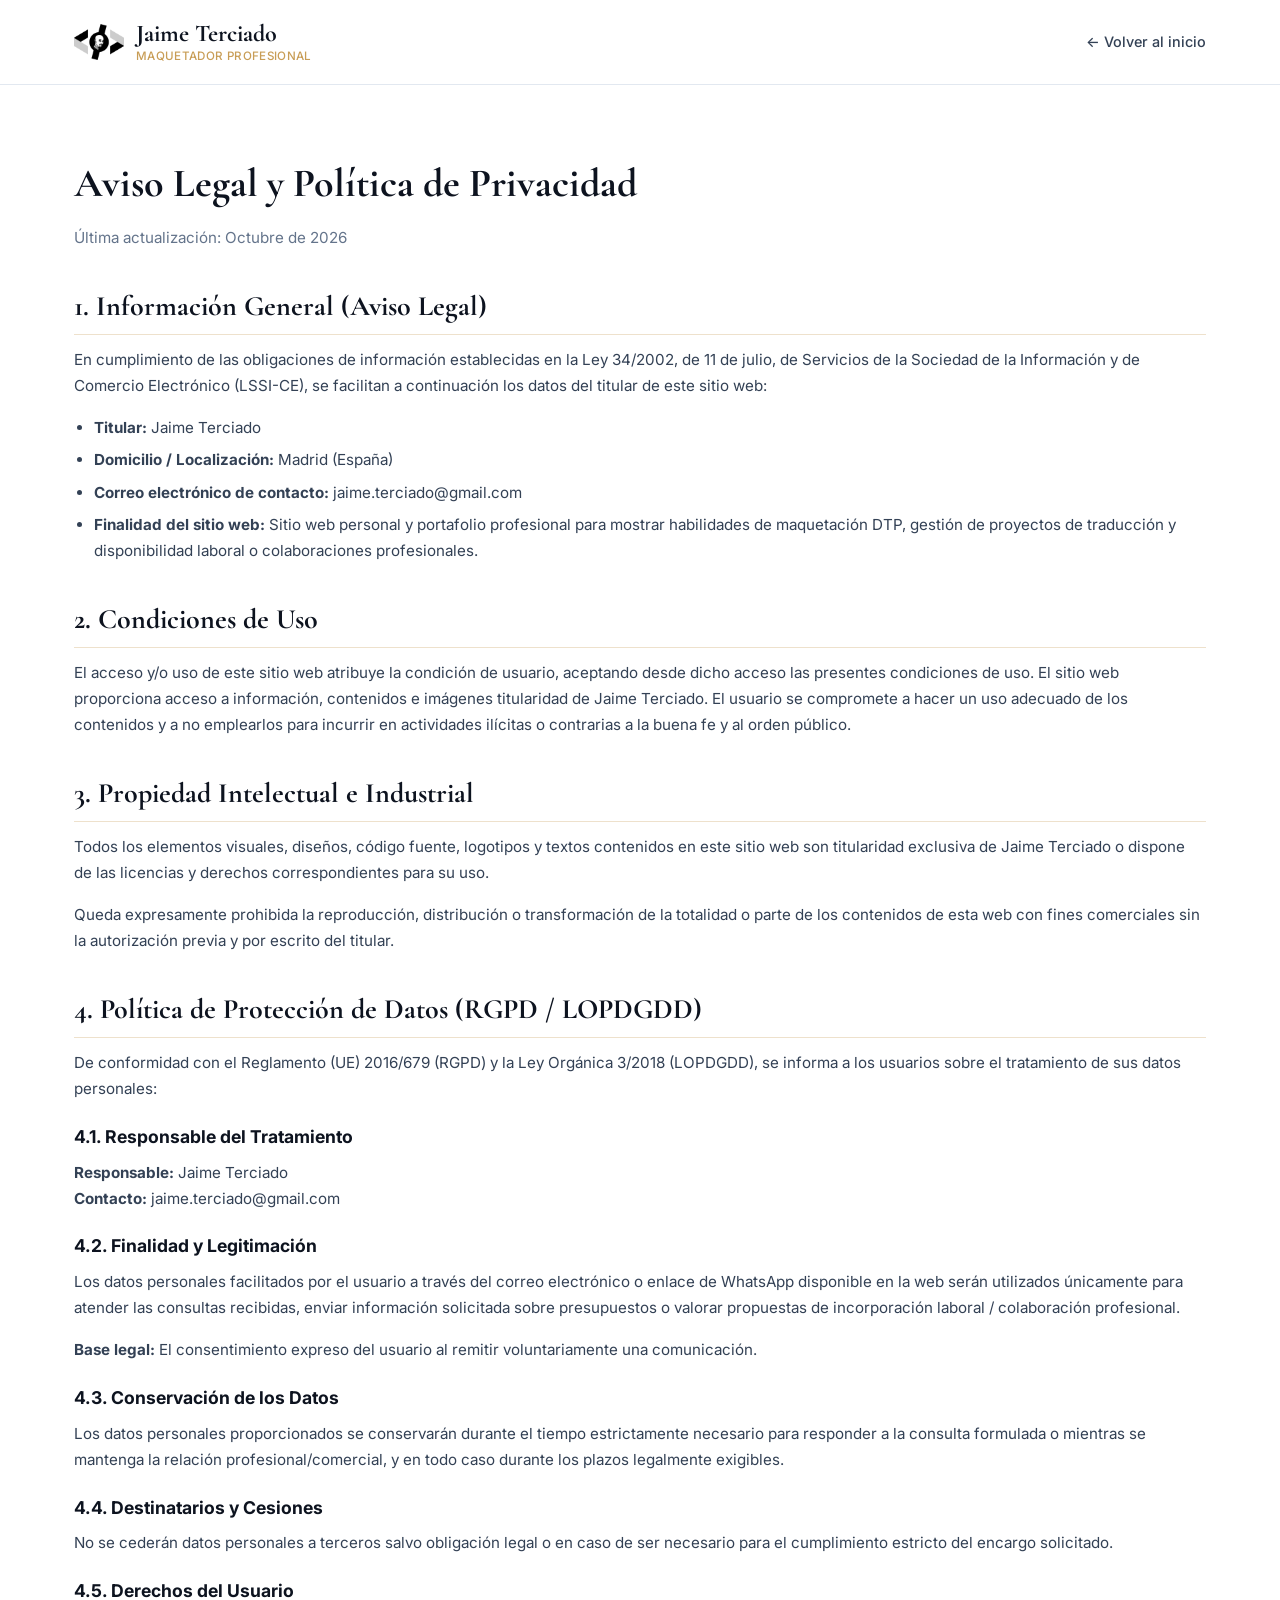
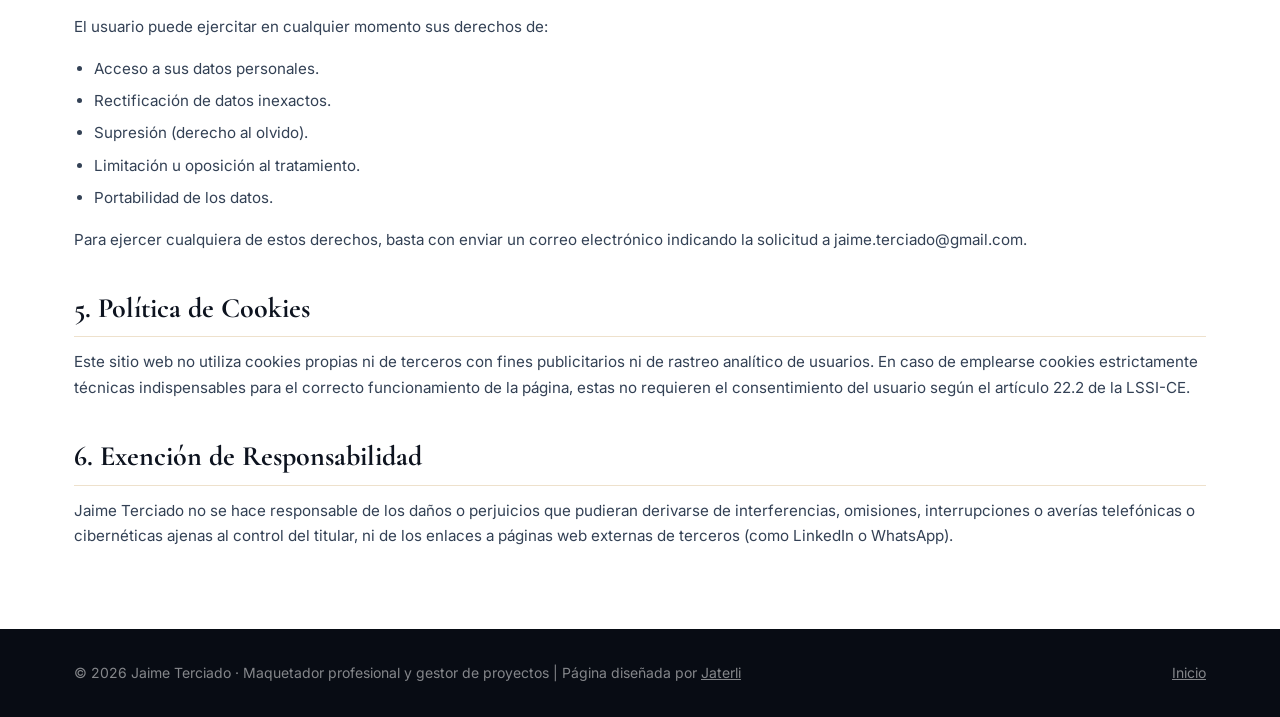
==== aviso-legal.html @ fcdaf976 "Commit 1" ====
<!DOCTYPE html>
<html lang="es">
<head>
    <meta charset="UTF-8" />
    <meta name="viewport" content="width=device-width, initial-scale=1.0" />
    <title>Aviso Legal y Política de Privacidad · Jaime Terciado</title>
    <!-- Estilos principales -->
    <link rel="stylesheet" href="styles.css" />
    <!-- Fuentes de Google: Cormorant Garamond + Inter -->
    <link rel="preconnect" href="https://fonts.googleapis.com" />
    <link rel="preconnect" href="https://fonts.gstatic.com" crossorigin />
    <link href="https://fonts.googleapis.com/css2?family=Cormorant+Garamond:ital,wght@0,500;0,600;0,700;1,400&family=Inter:wght@300;400;500;600;700&display=swap" rel="stylesheet" />
    <style>
        .legal-page { padding: 4rem 0; color: #334155; line-height: 1.7; }
        .legal-page h1 { font-family: 'Cormorant Garamond', serif; font-size: 2.5rem; color: #0d131f; margin-bottom: 0.5rem; }
        .legal-page h2 { font-family: 'Cormorant Garamond', serif; font-size: 1.75rem; color: #0d131f; margin-top: 2rem; margin-bottom: 0.75rem; border-bottom: 1px solid rgba(200, 157, 86, 0.3); padding-bottom: 0.25rem; }
        .legal-page h3 { font-size: 1.1rem; color: #0d131f; margin-top: 1.25rem; margin-bottom: 0.5rem; }
        .legal-page p, .legal-page ul { margin-bottom: 1rem; font-size: 0.95rem; }
        .legal-page ul { padding-left: 1.25rem; }
        .legal-page li { margin-bottom: 0.4rem; }
        .legal-date { font-size: 0.85rem; color: #64748b; margin-bottom: 2rem; }
    </style>
</head>
<body>

    <header class="header">
        <div class="container header__inner">
            <a href="index.html" class="header__logo">
                <span class="header__logo-icon">
                    <img src="img/logo-jtl.png" alt="Logo de Jaime Terciado">
                </span>
                <div class="header__logo-text-group">
                    <span class="header__logo-text">Jaime Terciado</span>
                    <span class="header__logo-subtitle">Maquetador profesional</span>
                </div>
            </a>
            <nav class="header__nav">
                <a href="index.html">← Volver al inicio</a>
            </nav>
        </div>
    </header>

    <main class="legal-page">
        <div class="container">
            <h1>Aviso Legal y Política de Privacidad</h1>
            <p class="legal-date">Última actualización: Octubre de 2026</p>

            <h2>1. Información General (Aviso Legal)</h2>
            <p>
                En cumplimiento de las obligaciones de información establecidas en la Ley 34/2002, de 11 de julio, de Servicios de la Sociedad de la Información y de Comercio Electrónico (LSSI-CE), se facilitan a continuación los datos del titular de este sitio web:
            </p>
            <ul>
                <li><strong>Titular:</strong> Jaime Terciado</li>
                <li><strong>Domicilio / Localización:</strong> Madrid (España)</li>
                <li><strong>Correo electrónico de contacto:</strong> <a href="mailto:jaime.terciado@gmail.com">jaime.terciado@gmail.com</a></li>
                <li><strong>Finalidad del sitio web:</strong> Sitio web personal y portafolio profesional para mostrar habilidades de maquetación DTP, gestión de proyectos de traducción y disponibilidad laboral o colaboraciones profesionales.</li>
            </ul>

            <h2>2. Condiciones de Uso</h2>
            <p>
                El acceso y/o uso de este sitio web atribuye la condición de usuario, aceptando desde dicho acceso las presentes condiciones de uso. El sitio web proporciona acceso a información, contenidos e imágenes titularidad de Jaime Terciado. El usuario se compromete a hacer un uso adecuado de los contenidos y a no emplearlos para incurrir en actividades ilícitas o contrarias a la buena fe y al orden público.
            </p>

            <h2>3. Propiedad Intelectual e Industrial</h2>
            <p>
                Todos los elementos visuales, diseños, código fuente, logotipos y textos contenidos en este sitio web son titularidad exclusiva de Jaime Terciado o dispone de las licencias y derechos correspondientes para su uso.
            </p>
            <p>
                Queda expresamente prohibida la reproducción, distribución o transformación de la totalidad o parte de los contenidos de esta web con fines comerciales sin la autorización previa y por escrito del titular.
            </p>

            <h2>4. Política de Protección de Datos (RGPD / LOPDGDD)</h2>
            <p>
                De conformidad con el Reglamento (UE) 2016/679 (RGPD) y la Ley Orgánica 3/2018 (LOPDGDD), se informa a los usuarios sobre el tratamiento de sus datos personales:
            </p>

            <h3>4.1. Responsable del Tratamiento</h3>
            <p>
                <strong>Responsable:</strong> Jaime Terciado<br>
                <strong>Contacto:</strong> <a href="mailto:jaime.terciado@gmail.com">jaime.terciado@gmail.com</a>
            </p>

            <h3>4.2. Finalidad y Legitimación</h3>
            <p>
                Los datos personales facilitados por el usuario a través del correo electrónico o enlace de WhatsApp disponible en la web serán utilizados únicamente para atender las consultas recibidas, enviar información solicitada sobre presupuestos o valorar propuestas de incorporación laboral / colaboración profesional.
            </p>
            <p>
                <strong>Base legal:</strong> El consentimiento expreso del usuario al remitir voluntariamente una comunicación.
            </p>

            <h3>4.3. Conservación de los Datos</h3>
            <p>
                Los datos personales proporcionados se conservarán durante el tiempo estrictamente necesario para responder a la consulta formulada o mientras se mantenga la relación profesional/comercial, y en todo caso durante los plazos legalmente exigibles.
            </p>

            <h3>4.4. Destinatarios y Cesiones</h3>
            <p>
                No se cederán datos personales a terceros salvo obligación legal o en caso de ser necesario para el cumplimiento estricto del encargo solicitado.
            </p>

            <h3>4.5. Derechos del Usuario</h3>
            <p>El usuario puede ejercitar en cualquier momento sus derechos de:</p>
            <ul>
                <li>Acceso a sus datos personales.</li>
                <li>Rectificación de datos inexactos.</li>
                <li>Supresión (derecho al olvido).</li>
                <li>Limitación u oposición al tratamiento.</li>
                <li>Portabilidad de los datos.</li>
            </ul>
            <p>
                Para ejercer cualquiera de estos derechos, basta con enviar un correo electrónico indicando la solicitud a <a href="mailto:jaime.terciado@gmail.com">jaime.terciado@gmail.com</a>.
            </p>

            <h2>5. Política de Cookies</h2>
            <p>
                Este sitio web no utiliza cookies propias ni de terceros con fines publicitarios ni de rastreo analítico de usuarios. En caso de emplearse cookies estrictamente técnicas indispensables para el correcto funcionamiento de la página, estas no requieren el consentimiento del usuario según el artículo 22.2 de la LSSI-CE.
            </p>

            <h2>6. Exención de Responsabilidad</h2>
            <p>
                Jaime Terciado no se hace responsable de los daños o perjuicios que pudieran derivarse de interferencias, omisiones, interrupciones o averías telefónicas o cibernéticas ajenas al control del titular, ni de los enlaces a páginas web externas de terceros (como LinkedIn o WhatsApp).
            </p>
        </div>
    </main>

    <!-- ========== FOOTER ========== -->
    <footer class="footer">
        <div class="container footer__inner">
            <p>&copy; 2026 Jaime Terciado · Maquetador profesional y gestor de proyectos | Página diseñada por <a href="https://jaterli.com" target="_blank" rel="noopener">Jaterli</a></p>
            <p><a href="index.html">Inicio</a></p>
        </div>
    </footer>

</body>
</html>
---- styles.css ----
@charset "UTF-8";
/* ============================================================
   styles.scss — Estética Editorial y Maquetación Profesional
   ============================================================
   ÍNDICE
   01. Variables
   02. Reset & Base
   03. Utilidades (contenedor, tags, títulos, botones)
   04. Componentes
       4.1 Header
       4.2 Footer
       4.3 Cards (ventaja, servicio, experience-badge, software-pills)
   05. Secciones
       5.1 Hero
       5.2 Disponibilidad
       5.3 Layout Detail
       5.4 No Editables & OCR
       5.5 Ventajas
       5.6 Servicios
       5.7 Contacto
   06. Responsive (global)
   ============================================================ */
/* ============================================================
   01. VARIABLES
   ============================================================ */
/* ============================================================
   02. RESET & BASE
   ============================================================ */
*, *::before, *::after {
  margin: 0;
  padding: 0;
  box-sizing: border-box;
}

html {
  scroll-behavior: smooth;
  scroll-padding-top: calc(84px + 20px);
}

body {
  font-family: "Inter", -apple-system, BlinkMacSystemFont, sans-serif;
  font-weight: 400;
  line-height: 1.7;
  color: #334155;
  background-color: #ffffff;
  -webkit-font-smoothing: antialiased;
}

img {
  max-width: 100%;
  display: block;
}

a {
  color: inherit;
  text-decoration: none;
  transition: all 0.25s ease;
}

/* ============================================================
   03. UTILIDADES
   ============================================================ */
.container {
  max-width: 1180px;
  margin: 0 auto;
  padding: 0 1.5rem;
}

/* --- Etiquetas y titulares elegantes --- */
.section__tag {
  display: inline-block;
  font-family: "Inter", -apple-system, BlinkMacSystemFont, sans-serif;
  font-size: 0.8rem;
  font-weight: 600;
  text-transform: uppercase;
  letter-spacing: 0.15em;
  color: #c89d56;
  margin-bottom: 0.75rem;
}
.section__tag--light {
  color: #e2c28e;
}

.section__title {
  font-family: "Cormorant Garamond", Georgia, serif;
  font-size: 2.5rem;
  font-weight: 600;
  line-height: 1.25;
  color: #0d131f;
  margin-bottom: 1rem;
  text-align: center;
}
.section__title--left {
  text-align: left;
}
.section__title--light {
  color: #ffffff;
}

.section__subtitle {
  font-size: 1.1rem;
  color: #64748b;
  text-align: center;
  max-width: 680px;
  margin: 0 auto 2.5rem;
}

.section__header {
  text-align: center;
  margin-bottom: 3rem;
}

/* --- Botones refinados --- */
.btn {
  display: inline-flex;
  align-items: center;
  justify-content: center;
  padding: 0.85rem 2rem;
  font-family: "Inter", -apple-system, BlinkMacSystemFont, sans-serif;
  font-weight: 500;
  font-size: 0.95rem;
  letter-spacing: 0.02em;
  border-radius: 6px;
  border: 1px solid transparent;
  cursor: pointer;
  transition: all 0.3s cubic-bezier(0.16, 1, 0.3, 1);
}
.btn:hover {
  transform: translateY(-2px);
}
.btn--primary {
  background-color: #c89d56;
  color: #ffffff;
  box-shadow: 0 4px 14px rgba(200, 157, 86, 0.35);
}
.btn--primary:hover {
  background-color: #b08642;
  box-shadow: 0 6px 20px rgba(200, 157, 86, 0.45);
}
.btn--outline {
  border-color: rgba(255, 255, 255, 0.3);
  color: #ffffff;
}
.btn--outline:hover {
  background-color: rgba(255, 255, 255, 0.1);
  border-color: #ffffff;
}
.btn--header {
  background-color: #0d131f;
  color: #ffffff;
  padding: 0.55rem 1.25rem;
  font-size: 0.85rem;
}
.btn--header:hover {
  background-color: #c89d56;
}
.btn--whatsapp {
  background-color: #25d366;
  color: #ffffff;
}
.btn--whatsapp:hover {
  background-color: #1ebc57;
}
.btn--lg {
  padding: 1rem 2.5rem;
  font-size: 1.05rem;
}
.btn--disponibilidad {
  background-color: #0d131f;
  color: #ffffff;
  padding: 0.85rem 1.75rem;
  font-size: 0.925rem;
  white-space: nowrap;
}
.btn--disponibilidad:hover {
  background-color: #c89d56;
  color: #ffffff;
}

/* ============================================================
   04. COMPONENTES
   ============================================================ */
/* ---------- 4.1 Header ---------- */
.header {
  position: sticky;
  top: 0;
  z-index: 1000;
  background: rgba(255, 255, 255, 0.95);
  backdrop-filter: blur(10px);
  border-bottom: 1px solid #e2e8f0;
}
.header__inner {
  display: flex;
  align-items: center;
  justify-content: space-between;
  height: 84px;
}
.header__logo {
  display: flex;
  align-items: center;
  gap: 0.75rem;
  font-family: "Cormorant Garamond", Georgia, serif;
  font-size: 1.5rem;
  font-weight: 700;
  color: #0d131f;
}
.header__logo-text-group {
  display: flex;
  flex-direction: column;
  line-height: 1.1;
}
.header__logo-subtitle {
  font-family: "Inter", -apple-system, BlinkMacSystemFont, sans-serif;
  font-size: 0.725rem;
  font-weight: 500;
  color: #c89d56;
  letter-spacing: 0.03em;
  text-transform: uppercase;
  margin-top: 2px;
}
.header__logo-icon {
  width: 50px;
  border-radius: 8px;
  overflow: hidden;
}
.header__logo-icon img {
  width: 100%;
  height: 100%;
  object-fit: contain;
}
.header__nav {
  display: flex;
  align-items: center;
  gap: 2rem;
}
.header__nav a:not(.btn) {
  font-size: 0.9rem;
  font-weight: 500;
  color: #334155;
}
.header__nav a:not(.btn):hover {
  color: #c89d56;
}

/* ---------- 4.2 Footer ---------- */
.footer {
  background-color: #080c14;
  padding: 2rem 0;
  color: rgba(255, 255, 255, 0.5);
  font-size: 0.875rem;
}
.footer__inner {
  display: flex;
  justify-content: space-between;
  align-items: center;
}
.footer__link {
  color: #c89d56;
}
.footer__link:hover {
  color: #b08642;
}
.footer a {
  color: inherit;
  text-decoration: underline;
  transition: color 0.2s ease;
}
.footer a:hover {
  color: #ffffff;
}

/* ---------- 4.3 Cards y componentes reutilizables ---------- */
/* Experience badge */
.experience-badge {
  text-align: center;
  padding-bottom: 1.75rem;
  margin-bottom: 1.75rem;
  border-bottom: 1px solid rgba(200, 157, 86, 0.2);
}
.experience-badge__number {
  display: block;
  font-family: "Cormorant Garamond", Georgia, serif;
  font-size: 4rem;
  font-weight: 700;
  color: #c89d56;
  line-height: 1;
}
.experience-badge__label {
  font-size: 0.9rem;
  font-weight: 600;
  text-transform: uppercase;
  letter-spacing: 0.08em;
  color: #0d131f;
}

/* Software pills */
.software-pills {
  display: flex;
  flex-wrap: wrap;
  gap: 0.5rem;
  list-style: none;
}
.software-pills li {
  background: #ffffff;
  padding: 0.4rem 0.85rem;
  border-radius: 4px;
  font-size: 0.85rem;
  font-weight: 500;
  color: #0d131f;
  border: 1px solid rgba(0, 0, 0, 0.06);
}

/* Ventaja card */
.ventaja-card {
  background: #ffffff;
  padding: 2.25rem;
  border-radius: 10px;
  border: 1px solid #e2e8f0;
  transition: all 0.3s ease;
}
.ventaja-card:hover {
  transform: translateY(-4px);
  box-shadow: 0 12px 25px rgba(0, 0, 0, 0.05);
  border-color: #c89d56;
}
.ventaja-card--wide {
  grid-column: span 2;
}
.ventaja-card__num {
  font-family: "Cormorant Garamond", Georgia, serif;
  font-size: 1.8rem;
  font-weight: 700;
  color: #c89d56;
  margin-bottom: 0.5rem;
}
.ventaja-card__title {
  font-size: 1.2rem;
  font-weight: 600;
  color: #0d131f;
  margin-bottom: 0.5rem;
}
.ventaja-card__text {
  font-size: 0.95rem;
  color: #334155;
}

/* Servicio card */
.servicio-card {
  background: #ffffff;
  padding: 2.25rem 1.75rem;
  border-radius: 10px;
  border: 1px solid #e2e8f0;
}
.servicio-card__icon {
  font-size: 2.2rem;
  margin-bottom: 1rem;
}
.servicio-card__title {
  font-size: 1.2rem;
  font-weight: 600;
  color: #0d131f;
  margin-bottom: 1rem;
}
.servicio-card__lista {
  list-style: none;
}
.servicio-card__lista li {
  font-size: 0.9rem;
  color: #334155;
  margin-bottom: 0.6rem;
  padding-left: 1.2rem;
  position: relative;
}
.servicio-card__lista li::before {
  content: "•";
  position: absolute;
  left: 0;
  color: #c89d56;
  font-weight: bold;
}

/* ============================================================
   05. SECCIONES
   ============================================================ */
/* ---------- 5.1 Hero ---------- */
.hero {
  padding: 5rem 0 5.5rem;
  background: linear-gradient(135deg, #0d131f 0%, #172033 100%);
  color: #ffffff;
  position: relative;
  overflow: hidden;
}
.hero__inner {
  display: grid;
  grid-template-columns: 1.1fr 0.9fr;
  align-items: center;
  gap: 3.5rem;
}
.hero__availability {
  display: flex;
  align-items: flex-start;
  gap: 0.75rem;
  background: rgba(255, 255, 255, 0.05);
  border: 1px solid rgba(200, 157, 86, 0.3);
  padding: 0.85rem 1.15rem;
  border-radius: 8px;
  margin-bottom: 2rem;
}
.hero__badge {
  display: inline-block;
  padding: 0.35rem 0.9rem;
  background: rgba(200, 157, 86, 0.15);
  border: 1px solid rgba(200, 157, 86, 0.4);
  color: #e2c28e;
  border-radius: 30px;
  font-size: 0.825rem;
  font-weight: 500;
  margin-bottom: 1.5rem;
}
.hero__title {
  font-family: "Cormorant Garamond", Georgia, serif;
  font-size: 3.2rem;
  font-weight: 600;
  line-height: 1.15;
  margin-bottom: 1.25rem;
  letter-spacing: -0.01em;
}
.hero__subtitle {
  font-size: 1.1rem;
  line-height: 1.7;
  color: rgba(255, 255, 255, 0.85);
  margin-bottom: 2.25rem;
}
.hero__actions {
  display: flex;
  gap: 1rem;
  flex-wrap: wrap;
}
.hero__image-frame {
  position: relative;
}
.hero__image-frame::before {
  content: "";
  position: absolute;
  inset: -10px;
  border: 1px solid rgba(200, 157, 86, 0.3);
  border-radius: 14px;
  pointer-events: none;
}
.hero__image-frame img {
  border-radius: 10px;
  box-shadow: 0 20px 40px rgba(0, 0, 0, 0.4);
  object-fit: cover;
}

/* ---------- 5.2 Disponibilidad ---------- */
.disponibilidad {
  padding: 2rem 0;
  margin-top: -2.5rem;
  position: relative;
  z-index: 10;
}
.disponibilidad__card {
  background: #ffffff;
  border: 1px solid rgba(200, 157, 86, 0.3);
  border-radius: 12px;
  padding: 2.25rem 2.5rem;
  box-shadow: 0 10px 30px rgba(13, 19, 31, 0.08);
  display: grid;
  grid-template-columns: 1fr auto;
  align-items: center;
  gap: 3rem;
}
.disponibilidad__content {
  display: flex;
  flex-direction: column;
  align-items: flex-start;
}
.disponibilidad__status {
  display: inline-flex;
  align-items: center;
  gap: 0.6rem;
  background: #f4f1ea;
  padding: 0.4rem 0.9rem;
  border-radius: 30px;
  border: 1px solid rgba(200, 157, 86, 0.25);
  margin-bottom: 1rem;
}
.disponibilidad__dot {
  width: 9px;
  height: 9px;
  background-color: #22c55e;
  border-radius: 50%;
  box-shadow: 0 0 8px #22c55e;
}
.disponibilidad__badge {
  font-size: 0.75rem;
  font-weight: 600;
  color: #0d131f;
  text-transform: uppercase;
  letter-spacing: 0.05em;
  white-space: nowrap;
}
.disponibilidad__title {
  font-family: "Cormorant Garamond", Georgia, serif;
  font-size: 1.65rem;
  font-weight: 600;
  color: #0d131f;
  margin-bottom: 0.5rem;
  line-height: 1.25;
}
.disponibilidad__text {
  font-size: 0.95rem;
  color: #334155;
  line-height: 1.55;
  margin: 0;
}
.disponibilidad__action {
  display: flex;
  align-items: center;
  justify-content: flex-end;
}

/* ---------- 5.3 Layout Detail ---------- */
.layout-detail {
  padding: 6rem 0;
}
.layout-detail__grid {
  display: grid;
  grid-template-columns: 1.2fr 0.8fr;
  gap: 4rem;
  align-items: center;
}
.layout-detail .section__lead {
  font-size: 1.2rem;
  font-weight: 500;
  color: #0d131f;
  line-height: 1.6;
  margin-bottom: 1.25rem;
}
.layout-detail .section__text {
  font-size: 1rem;
  color: #334155;
  margin-bottom: 1rem;
}
.layout-detail__card {
  background: #f4f1ea;
  padding: 2.5rem;
  border-radius: 10px;
  border: 1px solid rgba(200, 157, 86, 0.25);
}

/* ---------- 5.4 No Editables & OCR ---------- */
.no-editables {
  padding: 0 0 6rem;
}
.no-editables__banner {
  background: linear-gradient(135deg, #172033 0%, #0d131f 100%);
  border-radius: 14px;
  padding: 4rem 3rem;
  color: #ffffff;
  box-shadow: 0 15px 35px rgba(13, 19, 31, 0.12);
}
.no-editables__subtitle {
  font-family: "Cormorant Garamond", Georgia, serif;
  font-size: 1.6rem;
  color: #e2c28e;
  margin-bottom: 1.25rem;
  font-weight: 500;
}
.no-editables p {
  font-size: 1.05rem;
  line-height: 1.75;
  color: rgba(255, 255, 255, 0.88);
  max-width: 900px;
}
.no-editables__note {
  margin-top: 2rem;
  padding: 1.25rem 1.5rem;
  background: rgba(255, 255, 255, 0.06);
  border-left: 3px solid #c89d56;
  border-radius: 0 6px 6px 0;
  display: flex;
  gap: 1rem;
  align-items: flex-start;
}
.no-editables__note p {
  font-size: 0.925rem;
  color: rgba(255, 255, 255, 0.8);
  margin: 0;
}

/* ---------- 5.5 Ventajas ---------- */
.ventajas {
  background-color: #f9fafb;
  padding: 6rem 0;
}
.ventajas__grid {
  display: grid;
  grid-template-columns: repeat(2, 1fr);
  gap: 2rem;
}

/* ---------- 5.6 Servicios ---------- */
.servicios {
  padding: 6rem 0;
}
.servicios__grid {
  display: grid;
  grid-template-columns: repeat(3, 1fr);
  gap: 2rem;
}

/* ---------- 5.7 Contacto ---------- */
.contacto {
  background: linear-gradient(135deg, #0d131f 0%, #172033 100%);
  color: #ffffff;
  padding: 6rem 0;
  text-align: center;
}
.contacto__cta-box {
  display: flex;
  justify-content: center;
  gap: 1.5rem;
  margin: 2.5rem 0 3.5rem;
  flex-wrap: wrap;
}
.contacto__datos {
  display: flex;
  justify-content: center;
  gap: 3rem;
  flex-wrap: wrap;
  padding-top: 2rem;
  border-top: 1px solid rgba(255, 255, 255, 0.1);
}
.contacto__item {
  display: flex;
  align-items: center;
  gap: 0.5rem;
  font-size: 0.95rem;
  color: rgba(255, 255, 255, 0.85);
}
.contacto__item a:hover {
  color: #c89d56;
}

/* ============================================================
   06. RESPONSIVE
   ============================================================ */
/* --- ≤ 992px --- */
@media (max-width: 992px) {
  .hero {
    padding: 4rem 0 4.5rem;
  }
  .hero__inner {
    grid-template-columns: 1fr;
    gap: 2.5rem;
  }
  .hero__title {
    font-size: 2.5rem;
  }
  .layout-detail__grid {
    grid-template-columns: 1fr;
    gap: 2.5rem;
  }
  .layout-detail__card {
    padding: 1.75rem;
  }
  .disponibilidad {
    margin-top: 0;
    padding: 3rem 0 1rem;
  }
  .disponibilidad__card {
    padding: 1.75rem 1.5rem;
    grid-template-columns: 1fr;
    gap: 1.5rem;
  }
  .disponibilidad__badge {
    font-size: 0.7rem;
  }
  .disponibilidad__action {
    justify-content: flex-start;
  }
  .ventajas__grid {
    grid-template-columns: 1fr;
  }
  .ventaja-card--wide {
    grid-column: span 1;
  }
  .servicios__grid {
    grid-template-columns: 1fr;
  }
}
/* --- ≤ 768px --- */
@media (max-width: 768px) {
  .header__inner {
    height: auto;
    padding: 0.5rem 1.5rem;
  }
  .header__nav {
    display: none;
  }
  .layout-detail {
    padding: 4rem 0;
  }
  .no-editables {
    padding: 0 0 4rem;
  }
  .servicio-card, .ventaja-card {
    padding: 1.75rem 1.5rem;
  }
  .no-editables__banner {
    padding: 2.5rem 1.5rem;
  }
  .no-editables__note {
    padding: 1rem;
  }
  .contacto, .ventajas, .servicios, .disponibilidad {
    padding: 4rem 0;
  }
  .contacto__datos {
    flex-direction: column;
    gap: 1rem;
  }
}/*# sourceMappingURL=styles.css.map */
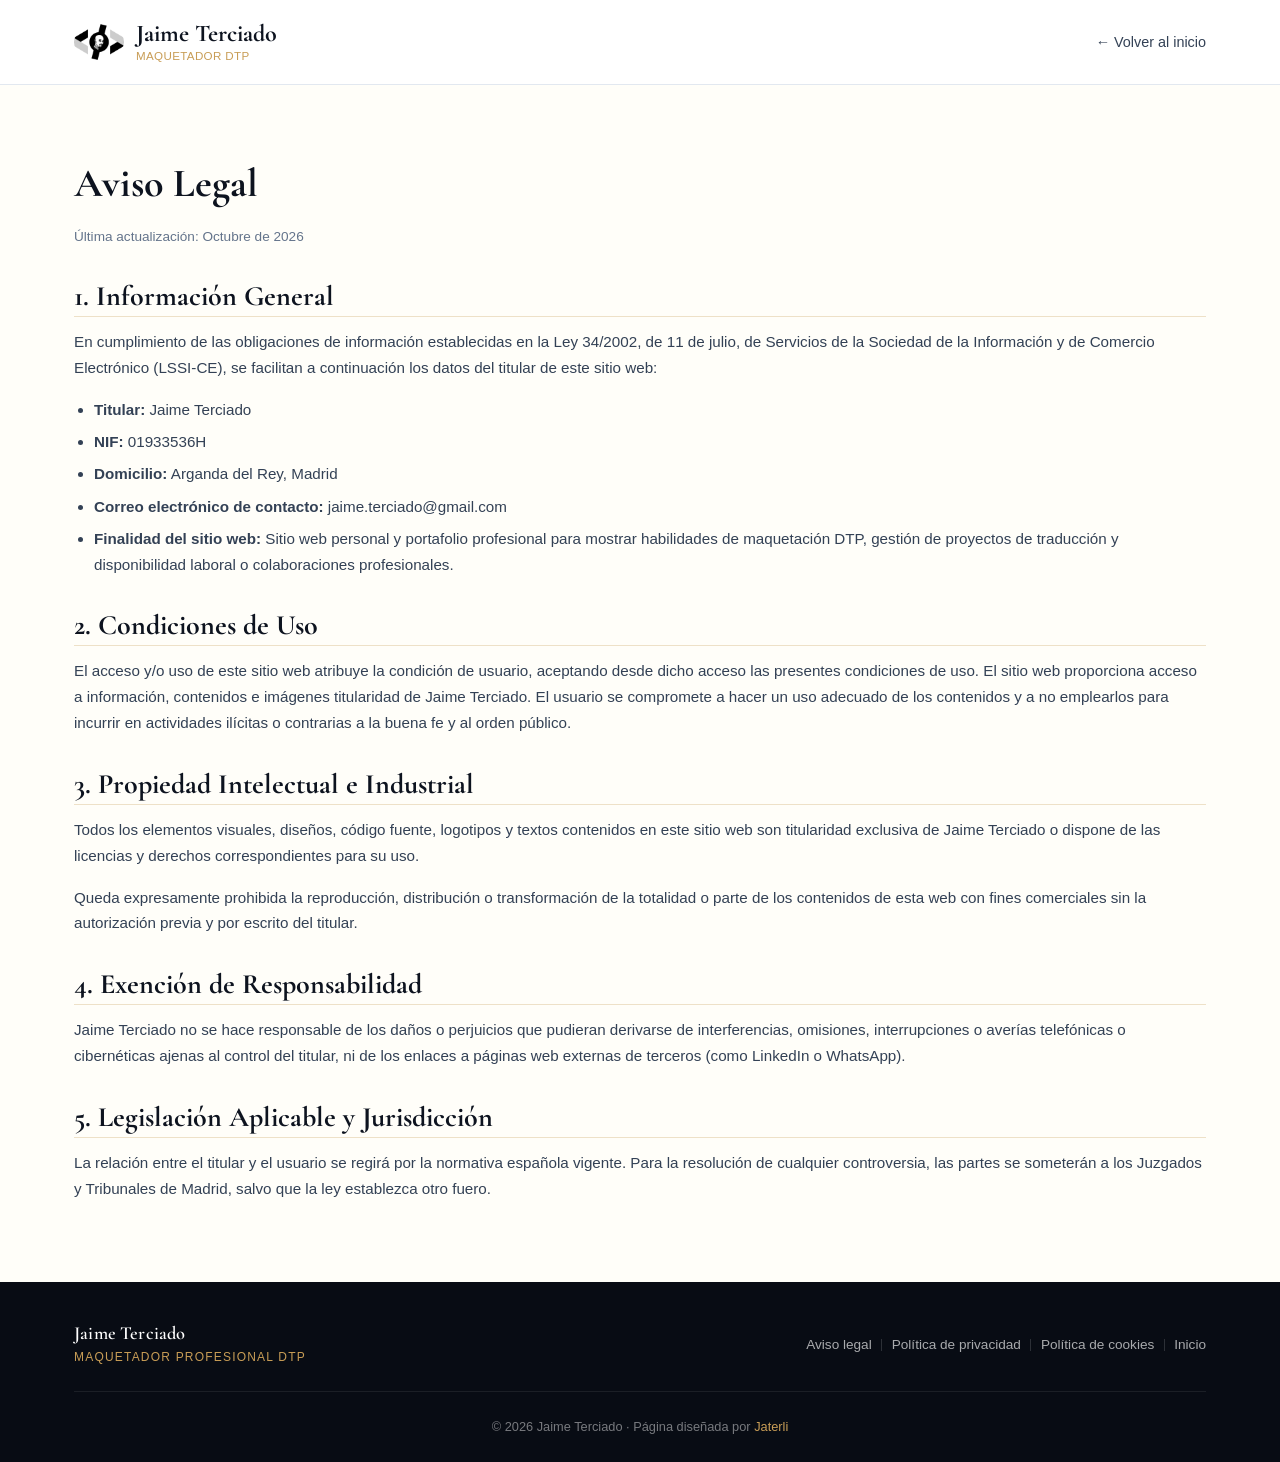
==== commit 5dbe1e26: "docs: update legal notice and remove inline styles - Update page title and heading to "Aviso Legal" " ====
--- a/aviso-legal.html
+++ b/aviso-legal.html
@@ -3,23 +3,9 @@
 <head>
     <meta charset="UTF-8" />
     <meta name="viewport" content="width=device-width, initial-scale=1.0" />
-    <title>Aviso Legal y Política de Privacidad · Jaime Terciado</title>
-    <!-- Estilos principales -->
+    <title>Aviso Legal · Jaime Terciado</title>
+    <meta name="description" content="Aviso legal e información general del titular del sitio web de Jaime Terciado, maquetador profesional DTP." />
     <link rel="stylesheet" href="styles.css" />
-    <!-- Fuentes de Google: Cormorant Garamond + Inter -->
-    <link rel="preconnect" href="https://fonts.googleapis.com" />
-    <link rel="preconnect" href="https://fonts.gstatic.com" crossorigin />
-    <link href="https://fonts.googleapis.com/css2?family=Cormorant+Garamond:ital,wght@0,500;0,600;0,700;1,400&family=Inter:wght@300;400;500;600;700&display=swap" rel="stylesheet" />
-    <style>
-        .legal-page { padding: 4rem 0; color: #334155; line-height: 1.7; }
-        .legal-page h1 { font-family: 'Cormorant Garamond', serif; font-size: 2.5rem; color: #0d131f; margin-bottom: 0.5rem; }
-        .legal-page h2 { font-family: 'Cormorant Garamond', serif; font-size: 1.75rem; color: #0d131f; margin-top: 2rem; margin-bottom: 0.75rem; border-bottom: 1px solid rgba(200, 157, 86, 0.3); padding-bottom: 0.25rem; }
-        .legal-page h3 { font-size: 1.1rem; color: #0d131f; margin-top: 1.25rem; margin-bottom: 0.5rem; }
-        .legal-page p, .legal-page ul { margin-bottom: 1rem; font-size: 0.95rem; }
-        .legal-page ul { padding-left: 1.25rem; }
-        .legal-page li { margin-bottom: 0.4rem; }
-        .legal-date { font-size: 0.85rem; color: #64748b; margin-bottom: 2rem; }
-    </style>
 </head>
 <body>
 
@@ -31,7 +17,7 @@
                 </span>
                 <div class="header__logo-text-group">
                     <span class="header__logo-text">Jaime Terciado</span>
-                    <span class="header__logo-subtitle">Maquetador profesional</span>
+                    <span class="header__logo-subtitle">Maquetador DTP</span>
                 </div>
             </a>
             <nav class="header__nav">
@@ -42,16 +28,17 @@
 
     <main class="legal-page">
         <div class="container">
-            <h1>Aviso Legal y Política de Privacidad</h1>
+            <h1>Aviso Legal</h1>
             <p class="legal-date">Última actualización: Octubre de 2026</p>
 
-            <h2>1. Información General (Aviso Legal)</h2>
+            <h2>1. Información General</h2>
             <p>
                 En cumplimiento de las obligaciones de información establecidas en la Ley 34/2002, de 11 de julio, de Servicios de la Sociedad de la Información y de Comercio Electrónico (LSSI-CE), se facilitan a continuación los datos del titular de este sitio web:
             </p>
             <ul>
                 <li><strong>Titular:</strong> Jaime Terciado</li>
-                <li><strong>Domicilio / Localización:</strong> Madrid (España)</li>
+                <li><strong>NIF:</strong> 01933536H</li>
+                <li><strong>Domicilio:</strong> Arganda del Rey, Madrid</li>
                 <li><strong>Correo electrónico de contacto:</strong> <a href="mailto:jaime.terciado@gmail.com">jaime.terciado@gmail.com</a></li>
                 <li><strong>Finalidad del sitio web:</strong> Sitio web personal y portafolio profesional para mostrar habilidades de maquetación DTP, gestión de proyectos de traducción y disponibilidad laboral o colaboraciones profesionales.</li>
             </ul>
@@ -69,56 +56,14 @@
                 Queda expresamente prohibida la reproducción, distribución o transformación de la totalidad o parte de los contenidos de esta web con fines comerciales sin la autorización previa y por escrito del titular.
             </p>
 
-            <h2>4. Política de Protección de Datos (RGPD / LOPDGDD)</h2>
+            <h2>4. Exención de Responsabilidad</h2>
             <p>
-                De conformidad con el Reglamento (UE) 2016/679 (RGPD) y la Ley Orgánica 3/2018 (LOPDGDD), se informa a los usuarios sobre el tratamiento de sus datos personales:
+                Jaime Terciado no se hace responsable de los daños o perjuicios que pudieran derivarse de interferencias, omisiones, interrupciones o averías telefónicas o cibernéticas ajenas al control del titular, ni de los enlaces a páginas web externas de terceros (como LinkedIn o WhatsApp).
             </p>
 
-            <h3>4.1. Responsable del Tratamiento</h3>
+            <h2>5. Legislación Aplicable y Jurisdicción</h2>
             <p>
-                <strong>Responsable:</strong> Jaime Terciado<br>
-                <strong>Contacto:</strong> <a href="mailto:jaime.terciado@gmail.com">jaime.terciado@gmail.com</a>
-            </p>
-
-            <h3>4.2. Finalidad y Legitimación</h3>
-            <p>
-                Los datos personales facilitados por el usuario a través del correo electrónico o enlace de WhatsApp disponible en la web serán utilizados únicamente para atender las consultas recibidas, enviar información solicitada sobre presupuestos o valorar propuestas de incorporación laboral / colaboración profesional.
-            </p>
-            <p>
-                <strong>Base legal:</strong> El consentimiento expreso del usuario al remitir voluntariamente una comunicación.
-            </p>
-
-            <h3>4.3. Conservación de los Datos</h3>
-            <p>
-                Los datos personales proporcionados se conservarán durante el tiempo estrictamente necesario para responder a la consulta formulada o mientras se mantenga la relación profesional/comercial, y en todo caso durante los plazos legalmente exigibles.
-            </p>
-
-            <h3>4.4. Destinatarios y Cesiones</h3>
-            <p>
-                No se cederán datos personales a terceros salvo obligación legal o en caso de ser necesario para el cumplimiento estricto del encargo solicitado.
-            </p>
-
-            <h3>4.5. Derechos del Usuario</h3>
-            <p>El usuario puede ejercitar en cualquier momento sus derechos de:</p>
-            <ul>
-                <li>Acceso a sus datos personales.</li>
-                <li>Rectificación de datos inexactos.</li>
-                <li>Supresión (derecho al olvido).</li>
-                <li>Limitación u oposición al tratamiento.</li>
-                <li>Portabilidad de los datos.</li>
-            </ul>
-            <p>
-                Para ejercer cualquiera de estos derechos, basta con enviar un correo electrónico indicando la solicitud a <a href="mailto:jaime.terciado@gmail.com">jaime.terciado@gmail.com</a>.
-            </p>
-
-            <h2>5. Política de Cookies</h2>
-            <p>
-                Este sitio web no utiliza cookies propias ni de terceros con fines publicitarios ni de rastreo analítico de usuarios. En caso de emplearse cookies estrictamente técnicas indispensables para el correcto funcionamiento de la página, estas no requieren el consentimiento del usuario según el artículo 22.2 de la LSSI-CE.
-            </p>
-
-            <h2>6. Exención de Responsabilidad</h2>
-            <p>
-                Jaime Terciado no se hace responsable de los daños o perjuicios que pudieran derivarse de interferencias, omisiones, interrupciones o averías telefónicas o cibernéticas ajenas al control del titular, ni de los enlaces a páginas web externas de terceros (como LinkedIn o WhatsApp).
+                La relación entre el titular y el usuario se regirá por la normativa española vigente. Para la resolución de cualquier controversia, las partes se someterán a los Juzgados y Tribunales de Madrid, salvo que la ley establezca otro fuero.
             </p>
         </div>
     </main>
@@ -126,8 +71,27 @@
     <!-- ========== FOOTER ========== -->
     <footer class="footer">
         <div class="container footer__inner">
-            <p>&copy; 2026 Jaime Terciado · Maquetador profesional y gestor de proyectos | Página diseñada por <a href="https://jaterli.com" target="_blank" rel="noopener">Jaterli</a></p>
-            <p><a href="index.html">Inicio</a></p>
+
+            <!-- Identidad -->
+            <div class="footer__brand">
+                <span class="footer__name">Jaime Terciado</span>
+                <span class="footer__tagline">Maquetador profesional DTP</span>
+            </div>
+
+            <!-- Enlaces legales -->
+            <nav class="footer__nav" aria-label="Enlaces legales">
+                <a href="aviso-legal.html">Aviso legal</a>
+                <a href="politica-privacidad.html">Política de privacidad</a>
+                <a href="politica-cookies.html">Política de cookies</a>
+                <a href="index.html">Inicio</a>
+            </nav>
+
+            <!-- Crédito y copyright -->
+            <p class="footer__credit">
+                &copy; 2026 Jaime Terciado · Página diseñada por
+                <a href="https://jaterli.com" class="footer__link" target="_blank" rel="noopener">Jaterli</a>
+            </p>
+
         </div>
     </footer>
 
--- a/styles.css
+++ b/styles.css
@@ -3,28 +3,103 @@
    styles.scss — Estética Editorial y Maquetación Profesional
    ============================================================
    ÍNDICE
-   01. Variables
-   02. Reset & Base
-   03. Utilidades (contenedor, tags, títulos, botones)
-   04. Componentes
-       4.1 Header
-       4.2 Footer
-       4.3 Cards (ventaja, servicio, experience-badge, software-pills)
-   05. Secciones
-       5.1 Hero
-       5.2 Disponibilidad
-       5.3 Layout Detail
-       5.4 No Editables & OCR
-       5.5 Ventajas
-       5.6 Servicios
-       5.7 Contacto
-   06. Responsive (global)
+   01. Fuentes auto-alojadas
+   02. Variables
+   03. Reset & Base
+   04. Utilidades
+       4.1 Contenedor
+       4.2 Etiquetas y titulares
+   05. Componentes
+       5.1 Botones
+       5.2 Header
+       5.3 Footer
+       5.4 Cards (ventaja, servicio)
+       5.5 Badges y Pills (experience-badge, software-pills)
+   06. Secciones
+       6.1 Hero
+       6.2 Disponibilidad
+       6.3 Layout Detail
+       6.4 Experiencia
+       6.5 No Editables & OCR
+       6.6 Ventajas
+       6.7 Servicios
+       6.8 Contacto
+       6.9 Aviso legal
+   07. Responsive
    ============================================================ */
 /* ============================================================
-   01. VARIABLES
+   01. FUENTES AUTO-ALOJADAS
+   ============================================================ */
+/* --- Cormorant Garamond --- */
+@font-face {
+  font-family: "Cormorant Garamond";
+  src: url("fonts/CormorantGaramond-Medium.ttf") format("truetype");
+  font-weight: 500;
+  font-style: normal;
+  font-display: swap;
+}
+@font-face {
+  font-family: "Cormorant Garamond";
+  src: url("fonts/CormorantGaramond-SemiBold.ttf") format("truetype");
+  font-weight: 600;
+  font-style: normal;
+  font-display: swap;
+}
+@font-face {
+  font-family: "Cormorant Garamond";
+  src: url("fonts/CormorantGaramond-Bold.ttf") format("truetype");
+  font-weight: 700;
+  font-style: normal;
+  font-display: swap;
+}
+@font-face {
+  font-family: "Cormorant Garamond";
+  src: url("fonts/CormorantGaramond-Italic.ttf") format("truetype");
+  font-weight: 400;
+  font-style: italic;
+  font-display: swap;
+}
+/* --- Inter --- */
+@font-face {
+  font-family: "Inter";
+  src: url("fonts/Inter-Light.ttf") format("truetype");
+  font-weight: 300;
+  font-style: normal;
+  font-display: swap;
+}
+@font-face {
+  font-family: "Inter";
+  src: url("fonts/Inter-Regular.ttf") format("truetype");
+  font-weight: 400;
+  font-style: normal;
+  font-display: swap;
+}
+@font-face {
+  font-family: "Inter";
+  src: url("fonts/Inter-Medium.ttf") format("truetype");
+  font-weight: 500;
+  font-style: normal;
+  font-display: swap;
+}
+@font-face {
+  font-family: "Inter";
+  src: url("fonts/Inter-SemiBold.ttf") format("truetype");
+  font-weight: 600;
+  font-style: normal;
+  font-display: swap;
+}
+@font-face {
+  font-family: "Inter";
+  src: url("fonts/Inter-Bold.ttf") format("truetype");
+  font-weight: 700;
+  font-style: normal;
+  font-display: swap;
+}
+/* ============================================================
+   02. VARIABLES
    ============================================================ */
 /* ============================================================
-   02. RESET & BASE
+   03. RESET & BASE
    ============================================================ */
 *, *::before, *::after {
   margin: 0;
@@ -42,7 +117,7 @@
   font-weight: 400;
   line-height: 1.7;
   color: #334155;
-  background-color: #ffffff;
+  background-color: #fffef9;
   -webkit-font-smoothing: antialiased;
 }
 
@@ -58,15 +133,16 @@
 }
 
 /* ============================================================
-   03. UTILIDADES
+   04. UTILIDADES
    ============================================================ */
+/* ---------- 4.1 Contenedor ---------- */
 .container {
   max-width: 1180px;
   margin: 0 auto;
   padding: 0 1.5rem;
 }
 
-/* --- Etiquetas y titulares elegantes --- */
+/* ---------- 4.2 Etiquetas y titulares ---------- */
 .section__tag {
   display: inline-block;
   font-family: "Inter", -apple-system, BlinkMacSystemFont, sans-serif;
@@ -110,7 +186,10 @@
   margin-bottom: 3rem;
 }
 
-/* --- Botones refinados --- */
+/* ============================================================
+   05. COMPONENTES
+   ============================================================ */
+/* ---------- 5.1 Botones ---------- */
 .btn {
   display: inline-flex;
   align-items: center;
@@ -161,10 +240,6 @@
 .btn--whatsapp:hover {
   background-color: #1ebc57;
 }
-.btn--lg {
-  padding: 1rem 2.5rem;
-  font-size: 1.05rem;
-}
 .btn--disponibilidad {
   background-color: #0d131f;
   color: #ffffff;
@@ -177,10 +252,7 @@
   color: #ffffff;
 }
 
-/* ============================================================
-   04. COMPONENTES
-   ============================================================ */
-/* ---------- 4.1 Header ---------- */
+/* ---------- 5.2 Header ---------- */
 .header {
   position: sticky;
   top: 0;
@@ -220,7 +292,7 @@
 }
 .header__logo-icon {
   width: 50px;
-  border-radius: 8px;
+  border-radius: 100%;
   overflow: hidden;
 }
 .header__logo-icon img {
@@ -241,35 +313,214 @@
 .header__nav a:not(.btn):hover {
   color: #c89d56;
 }
-
-/* ---------- 4.2 Footer ---------- */
+.header {
+  /* Botón hamburguesa */
+}
+.header__toggle {
+  display: none;
+  flex-direction: column;
+  justify-content: center;
+  align-items: center;
+  gap: 5px;
+  width: 42px;
+  height: 42px;
+  padding: 0;
+  background: transparent;
+  border: none;
+  cursor: pointer;
+  z-index: 1100;
+  -webkit-tap-highlight-color: transparent;
+}
+.header__toggle-bar {
+  display: block;
+  width: 24px;
+  height: 2px;
+  background-color: #0d131f;
+  border-radius: 2px;
+  transition: all 0.3s cubic-bezier(0.16, 1, 0.3, 1);
+  transform-origin: center;
+}
+.header__toggle {
+  /* Estado activo → cruz */
+}
+.header__toggle.is-active .header__toggle-bar:nth-child(1) {
+  transform: translateY(7px) rotate(45deg);
+  background-color: #c89d56;
+}
+.header__toggle.is-active .header__toggle-bar:nth-child(2) {
+  opacity: 0;
+  transform: scaleX(0);
+}
+.header__toggle.is-active .header__toggle-bar:nth-child(3) {
+  transform: translateY(-7px) rotate(-45deg);
+  background-color: #c89d56;
+}
+
+/* ---------- 5.3 Footer ---------- */
 .footer {
   background-color: #080c14;
-  padding: 2rem 0;
+  padding: 2.5rem 0 1.5rem;
   color: rgba(255, 255, 255, 0.5);
   font-size: 0.875rem;
 }
 .footer__inner {
-  display: flex;
-  justify-content: space-between;
-  align-items: center;
+  display: grid;
+  grid-template-columns: 1fr auto;
+  gap: 1.5rem 3rem;
+  align-items: center;
+}
+.footer__brand {
+  display: flex;
+  flex-direction: column;
+  gap: 0.2rem;
+}
+.footer__name {
+  font-family: "Cormorant Garamond", Georgia, serif;
+  font-size: 1.15rem;
+  font-weight: 600;
+  color: #ffffff;
+  letter-spacing: 0.01em;
+  line-height: 1.2;
+}
+.footer__tagline {
+  font-size: 0.75rem;
+  font-weight: 500;
+  color: #c89d56;
+  text-transform: uppercase;
+  letter-spacing: 0.1em;
+}
+.footer__nav {
+  display: flex;
+  flex-wrap: wrap;
+  gap: 0.5rem 1.25rem;
+  justify-content: flex-end;
+  align-items: center;
+}
+.footer__nav a {
+  position: relative;
+  font-size: 0.85rem;
+  color: rgba(255, 255, 255, 0.65);
+  text-decoration: none;
+  transition: color 0.2s ease;
+}
+.footer__nav a:hover {
+  color: #c89d56;
+}
+.footer__nav a {
+  /* Separador vertical fino entre enlaces */
+}
+.footer__nav a:not(:last-child)::after {
+  content: "";
+  position: absolute;
+  right: -0.65rem;
+  top: 50%;
+  transform: translateY(-50%);
+  width: 1px;
+  height: 12px;
+  background: rgba(255, 255, 255, 0.15);
+}
+.footer__credit {
+  grid-column: 1/-1;
+  padding-top: 1.5rem;
+  border-top: 1px solid rgba(255, 255, 255, 0.08);
+  text-align: center;
+  font-size: 0.8rem;
+  color: rgba(255, 255, 255, 0.45);
+  margin: 0;
 }
 .footer__link {
   color: #c89d56;
+  text-decoration: none;
 }
 .footer__link:hover {
   color: #b08642;
-}
-.footer a {
-  color: inherit;
   text-decoration: underline;
-  transition: color 0.2s ease;
-}
-.footer a:hover {
-  color: #ffffff;
-}
-
-/* ---------- 4.3 Cards y componentes reutilizables ---------- */
+}
+
+/* ---------- 5.4 Cards ---------- */
+/* Ventaja card */
+.ventaja-card {
+  background: #ffffff;
+  padding: 2.25rem;
+  border-radius: 10px;
+  border: 1px solid #e2e8f0;
+  transition: all 0.3s ease;
+}
+.ventaja-card:hover {
+  transform: translateY(-4px);
+  box-shadow: 0 12px 25px rgba(0, 0, 0, 0.05);
+  border-color: #c89d56;
+}
+.ventaja-card--wide {
+  grid-column: span 2;
+}
+.ventaja-card__num {
+  font-family: "Cormorant Garamond", Georgia, serif;
+  font-size: 1.8rem;
+  font-weight: 700;
+  color: #c89d56;
+  margin-bottom: 0.5rem;
+}
+.ventaja-card__title {
+  font-size: 1.2rem;
+  line-height: 1.8rem;
+  font-weight: 600;
+  color: #0d131f;
+  margin-bottom: 0.5rem;
+}
+.ventaja-card__text {
+  color: #334155;
+}
+
+/* Servicio card */
+.servicio-card {
+  background: #ffffff;
+  padding: 2.25rem 1.75rem;
+  border-radius: 10px;
+  border: 1px solid #e2e8f0;
+}
+.servicio-card__icon {
+  font-size: 2.2rem;
+  margin-bottom: 1rem;
+}
+.servicio-card__title {
+  font-size: 1.2rem;
+  line-height: 1.8rem;
+  font-weight: 600;
+  color: #0d131f;
+  margin-bottom: 1rem;
+}
+.servicio-card__subtitle {
+  font-size: 0.8rem;
+  font-weight: 600;
+  text-transform: uppercase;
+  letter-spacing: 0.08em;
+  color: #c89d56;
+  margin-bottom: 0.4rem;
+}
+.servicio-card__text {
+  color: #334155;
+  margin-bottom: 1rem;
+}
+.servicio-card__lista {
+  list-style: none;
+}
+.servicio-card__lista li {
+  font-size: 0.95rem;
+  color: #334155;
+  margin-bottom: 0.6rem;
+  padding-left: 1.2rem;
+  position: relative;
+}
+.servicio-card__lista li::before {
+  content: "•";
+  position: absolute;
+  left: 0;
+  color: #c89d56;
+  font-weight: bold;
+}
+
+/* ---------- 5.5 Badges y Pills ---------- */
 /* Experience badge */
 .experience-badge {
   text-align: center;
@@ -310,79 +561,10 @@
   border: 1px solid rgba(0, 0, 0, 0.06);
 }
 
-/* Ventaja card */
-.ventaja-card {
-  background: #ffffff;
-  padding: 2.25rem;
-  border-radius: 10px;
-  border: 1px solid #e2e8f0;
-  transition: all 0.3s ease;
-}
-.ventaja-card:hover {
-  transform: translateY(-4px);
-  box-shadow: 0 12px 25px rgba(0, 0, 0, 0.05);
-  border-color: #c89d56;
-}
-.ventaja-card--wide {
-  grid-column: span 2;
-}
-.ventaja-card__num {
-  font-family: "Cormorant Garamond", Georgia, serif;
-  font-size: 1.8rem;
-  font-weight: 700;
-  color: #c89d56;
-  margin-bottom: 0.5rem;
-}
-.ventaja-card__title {
-  font-size: 1.2rem;
-  font-weight: 600;
-  color: #0d131f;
-  margin-bottom: 0.5rem;
-}
-.ventaja-card__text {
-  font-size: 0.95rem;
-  color: #334155;
-}
-
-/* Servicio card */
-.servicio-card {
-  background: #ffffff;
-  padding: 2.25rem 1.75rem;
-  border-radius: 10px;
-  border: 1px solid #e2e8f0;
-}
-.servicio-card__icon {
-  font-size: 2.2rem;
-  margin-bottom: 1rem;
-}
-.servicio-card__title {
-  font-size: 1.2rem;
-  font-weight: 600;
-  color: #0d131f;
-  margin-bottom: 1rem;
-}
-.servicio-card__lista {
-  list-style: none;
-}
-.servicio-card__lista li {
-  font-size: 0.9rem;
-  color: #334155;
-  margin-bottom: 0.6rem;
-  padding-left: 1.2rem;
-  position: relative;
-}
-.servicio-card__lista li::before {
-  content: "•";
-  position: absolute;
-  left: 0;
-  color: #c89d56;
-  font-weight: bold;
-}
-
 /* ============================================================
-   05. SECCIONES
+   06. SECCIONES
    ============================================================ */
-/* ---------- 5.1 Hero ---------- */
+/* ---------- 6.1 Hero ---------- */
 .hero {
   padding: 5rem 0 5.5rem;
   background: linear-gradient(135deg, #0d131f 0%, #172033 100%);
@@ -453,7 +635,7 @@
   object-fit: cover;
 }
 
-/* ---------- 5.2 Disponibilidad ---------- */
+/* ---------- 6.2 Disponibilidad ---------- */
 .disponibilidad {
   padding: 2rem 0;
   margin-top: -2.5rem;
@@ -510,7 +692,6 @@
   line-height: 1.25;
 }
 .disponibilidad__text {
-  font-size: 0.95rem;
   color: #334155;
   line-height: 1.55;
   margin: 0;
@@ -521,7 +702,7 @@
   justify-content: flex-end;
 }
 
-/* ---------- 5.3 Layout Detail ---------- */
+/* ---------- 6.3 Layout Detail ---------- */
 .layout-detail {
   padding: 6rem 0;
 }
@@ -550,9 +731,31 @@
   border: 1px solid rgba(200, 157, 86, 0.25);
 }
 
-/* ---------- 5.4 No Editables & OCR ---------- */
+/* ---------- 6.4 Experiencia ---------- */
+.experiencia {
+  background-color: #f9fafb;
+}
+.experiencia__lista {
+  list-style: none;
+}
+.experiencia__lista li {
+  position: relative;
+  padding-left: 1.5rem;
+  margin-bottom: 0.6rem;
+  font-size: 0.925rem;
+  color: #334155;
+}
+.experiencia__lista li::before {
+  content: "✓";
+  position: absolute;
+  left: 0;
+  color: #c89d56;
+  font-weight: 700;
+}
+
+/* ---------- 6.5 No Editables & OCR ---------- */
 .no-editables {
-  padding: 0 0 6rem;
+  padding: 6rem 0;
 }
 .no-editables__banner {
   background: linear-gradient(135deg, #172033 0%, #0d131f 100%);
@@ -590,7 +793,7 @@
   margin: 0;
 }
 
-/* ---------- 5.5 Ventajas ---------- */
+/* ---------- 6.6 Ventajas ---------- */
 .ventajas {
   background-color: #f9fafb;
   padding: 6rem 0;
@@ -601,7 +804,7 @@
   gap: 2rem;
 }
 
-/* ---------- 5.6 Servicios ---------- */
+/* ---------- 6.7 Servicios ---------- */
 .servicios {
   padding: 6rem 0;
 }
@@ -611,7 +814,7 @@
   gap: 2rem;
 }
 
-/* ---------- 5.7 Contacto ---------- */
+/* ---------- 6.8 Contacto ---------- */
 .contacto {
   background: linear-gradient(135deg, #0d131f 0%, #172033 100%);
   color: #ffffff;
@@ -644,8 +847,46 @@
   color: #c89d56;
 }
 
+/* ---------- 6.9 Aviso legal ---------- */
+.legal-page {
+  padding: 4rem 0;
+  color: #334155;
+  line-height: 1.7;
+}
+.legal-page h1 {
+  font-family: "Cormorant Garamond", Georgia, serif;
+  font-size: 2.5rem;
+  color: #0d131f;
+  margin-bottom: 0.5rem;
+}
+.legal-page h2 {
+  font-family: "Cormorant Garamond", Georgia, serif;
+  font-size: 1.75rem;
+  color: #0d131f;
+  line-height: 2rem;
+  margin-top: 2rem;
+  margin-bottom: 0.75rem;
+  border-bottom: 1px solid rgba(200, 157, 86, 0.3);
+  padding-bottom: 0.25rem;
+}
+.legal-page p, .legal-page ul {
+  margin-bottom: 1rem;
+  font-size: 0.95rem;
+}
+.legal-page ul {
+  padding-left: 1.25rem;
+}
+.legal-page li {
+  margin-bottom: 0.4rem;
+}
+.legal-page .legal-date {
+  font-size: 0.85rem;
+  color: #64748b;
+  margin-bottom: 2rem;
+}
+
 /* ============================================================
-   06. RESPONSIVE
+   07. RESPONSIVE
    ============================================================ */
 /* --- ≤ 992px --- */
 @media (max-width: 992px) {
@@ -693,21 +934,92 @@
 }
 /* --- ≤ 768px --- */
 @media (max-width: 768px) {
+  .container {
+    padding: 0 1rem;
+  }
   .header__inner {
     height: auto;
-    padding: 0.5rem 1.5rem;
+    padding: 0.65rem 1.25rem;
+  }
+  .header {
+    /* Mostrar hamburguesa */
+  }
+  .header__toggle {
+    display: flex;
+  }
+  .header {
+    /* Panel de navegación a pantalla completa */
   }
   .header__nav {
+    position: fixed;
+    inset: 0;
+    flex-direction: column;
+    justify-content: center;
+    align-items: center;
+    gap: 1.75rem;
+    padding: 6rem 2rem 3rem;
+    background: #ffffff;
+    transform: translateY(-100%);
+    opacity: 0;
+    visibility: hidden;
+    z-index: 999;
+    transition: transform 0.45s cubic-bezier(0.16, 1, 0.3, 1), opacity 0.3s ease, visibility 0.3s ease;
+  }
+  .header__nav.is-open {
+    transform: translateY(0);
+    opacity: 1;
+    visibility: visible;
+    height: min-content;
+  }
+  .header__nav {
+    /* Enlaces más grandes y táctiles */
+  }
+  .header__nav a:not(.btn) {
+    font-size: 1.2rem;
+    font-weight: 500;
+    color: #0d131f;
+    padding: 0.5rem 1rem;
+    position: relative;
+  }
+  .header__nav a:not(.btn)::after {
+    content: "";
+    position: absolute;
+    bottom: 4px;
+    left: 50%;
+    width: 0;
+    height: 2px;
+    background: #c89d56;
+    transform: translateX(-50%);
+    transition: width 0.3s ease;
+  }
+  .header__nav a:not(.btn):hover::after, .header__nav a:not(.btn):focus-visible::after {
+    width: 40%;
+  }
+  .header__nav {
+    /* Botón CTA dentro del menú */
+  }
+  .header__nav .btn--header {
+    margin-top: 0.5rem;
+    padding: 0.9rem 2.25rem;
+    font-size: 1rem;
+    background-color: #c89d56;
+  }
+  .header__nav .btn--header:hover {
+    background-color: #b08642;
+  }
+  .hero__badge {
     display: none;
   }
-  .layout-detail {
-    padding: 4rem 0;
-  }
-  .no-editables {
-    padding: 0 0 4rem;
-  }
-  .servicio-card, .ventaja-card {
+  .legal-page {
+    padding: 2rem 0;
+  }
+  .servicio-card,
+  .ventaja-card {
     padding: 1.75rem 1.5rem;
+  }
+  .section__title {
+    font-size: 2.2rem;
+    line-height: 2.4rem;
   }
   .no-editables__banner {
     padding: 2.5rem 1.5rem;
@@ -715,11 +1027,37 @@
   .no-editables__note {
     padding: 1rem;
   }
-  .contacto, .ventajas, .servicios, .disponibilidad {
-    padding: 4rem 0;
+  .no-editables__subtitle {
+    font-size: 1.5rem;
+    line-height: 2rem;
+  }
+  .contacto,
+  .layout-detail,
+  .no-editables,
+  .ventajas,
+  .servicios,
+  .disponibilidad {
+    padding: 2rem 0;
   }
   .contacto__datos {
     flex-direction: column;
     gap: 1rem;
   }
+  .experiencia__lista li {
+    font-size: 1rem;
+  }
+  .footer__inner {
+    grid-template-columns: 1fr;
+    gap: 1.25rem;
+  }
+  .footer__nav {
+    justify-content: flex-start;
+    gap: 0.5rem 1rem;
+  }
+  .footer__nav a:not(:last-child)::after {
+    display: none; /* quitamos separadores en móvil para que respire */
+  }
+  .footer__credit {
+    text-align: left;
+  }
 }/*# sourceMappingURL=styles.css.map */
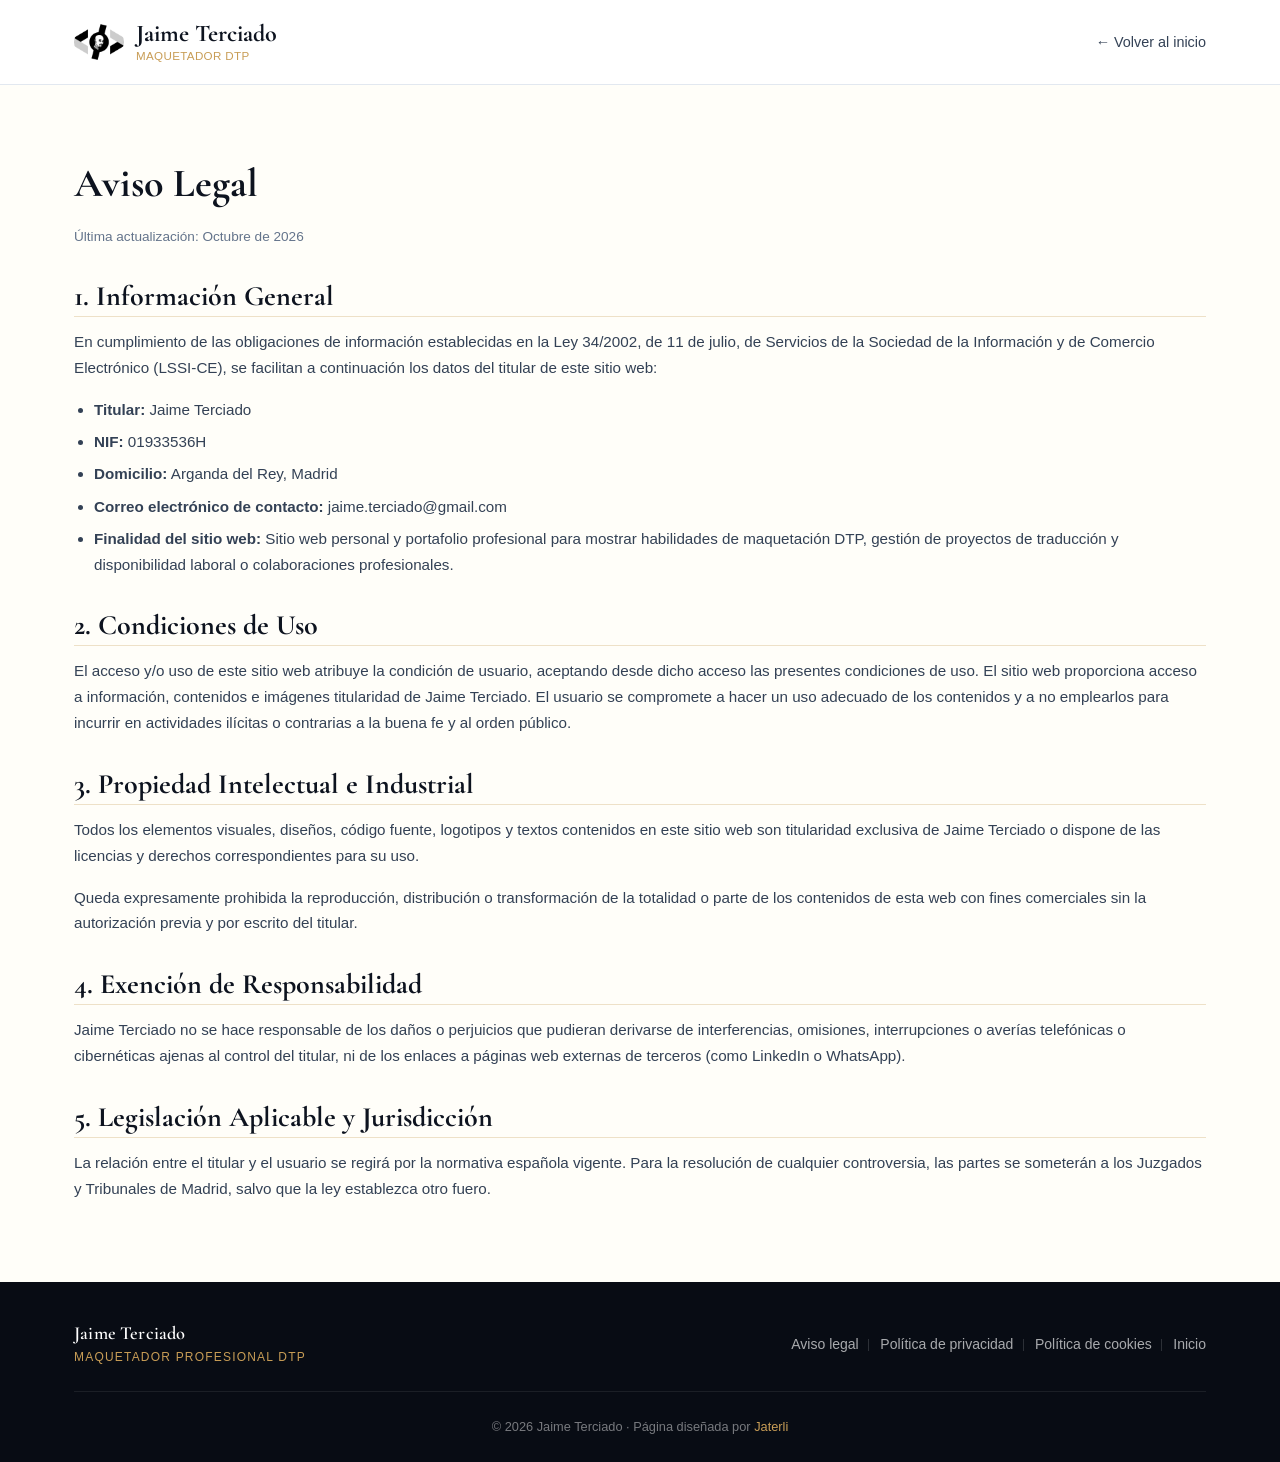
==== commit eed92fd5: "feat: prevent indexing of legal pages and adjust footer layout - Add 'noindex, nofollow' meta tags t" ====
--- a/aviso-legal.html
+++ b/aviso-legal.html
@@ -3,6 +3,7 @@
 <head>
     <meta charset="UTF-8" />
     <meta name="viewport" content="width=device-width, initial-scale=1.0" />
+    <meta name="robots" content="noindex, nofollow">
     <title>Aviso Legal · Jaime Terciado</title>
     <meta name="description" content="Aviso legal e información general del titular del sitio web de Jaime Terciado, maquetador profesional DTP." />
     <link rel="stylesheet" href="styles.css" />
--- a/styles.css
+++ b/styles.css
@@ -392,13 +392,12 @@
 .footer__nav {
   display: flex;
   flex-wrap: wrap;
-  gap: 0.5rem 1.25rem;
+  gap: 0.5rem 1.35rem;
   justify-content: flex-end;
   align-items: center;
 }
 .footer__nav a {
   position: relative;
-  font-size: 0.85rem;
   color: rgba(255, 255, 255, 0.65);
   text-decoration: none;
   transition: color 0.2s ease;
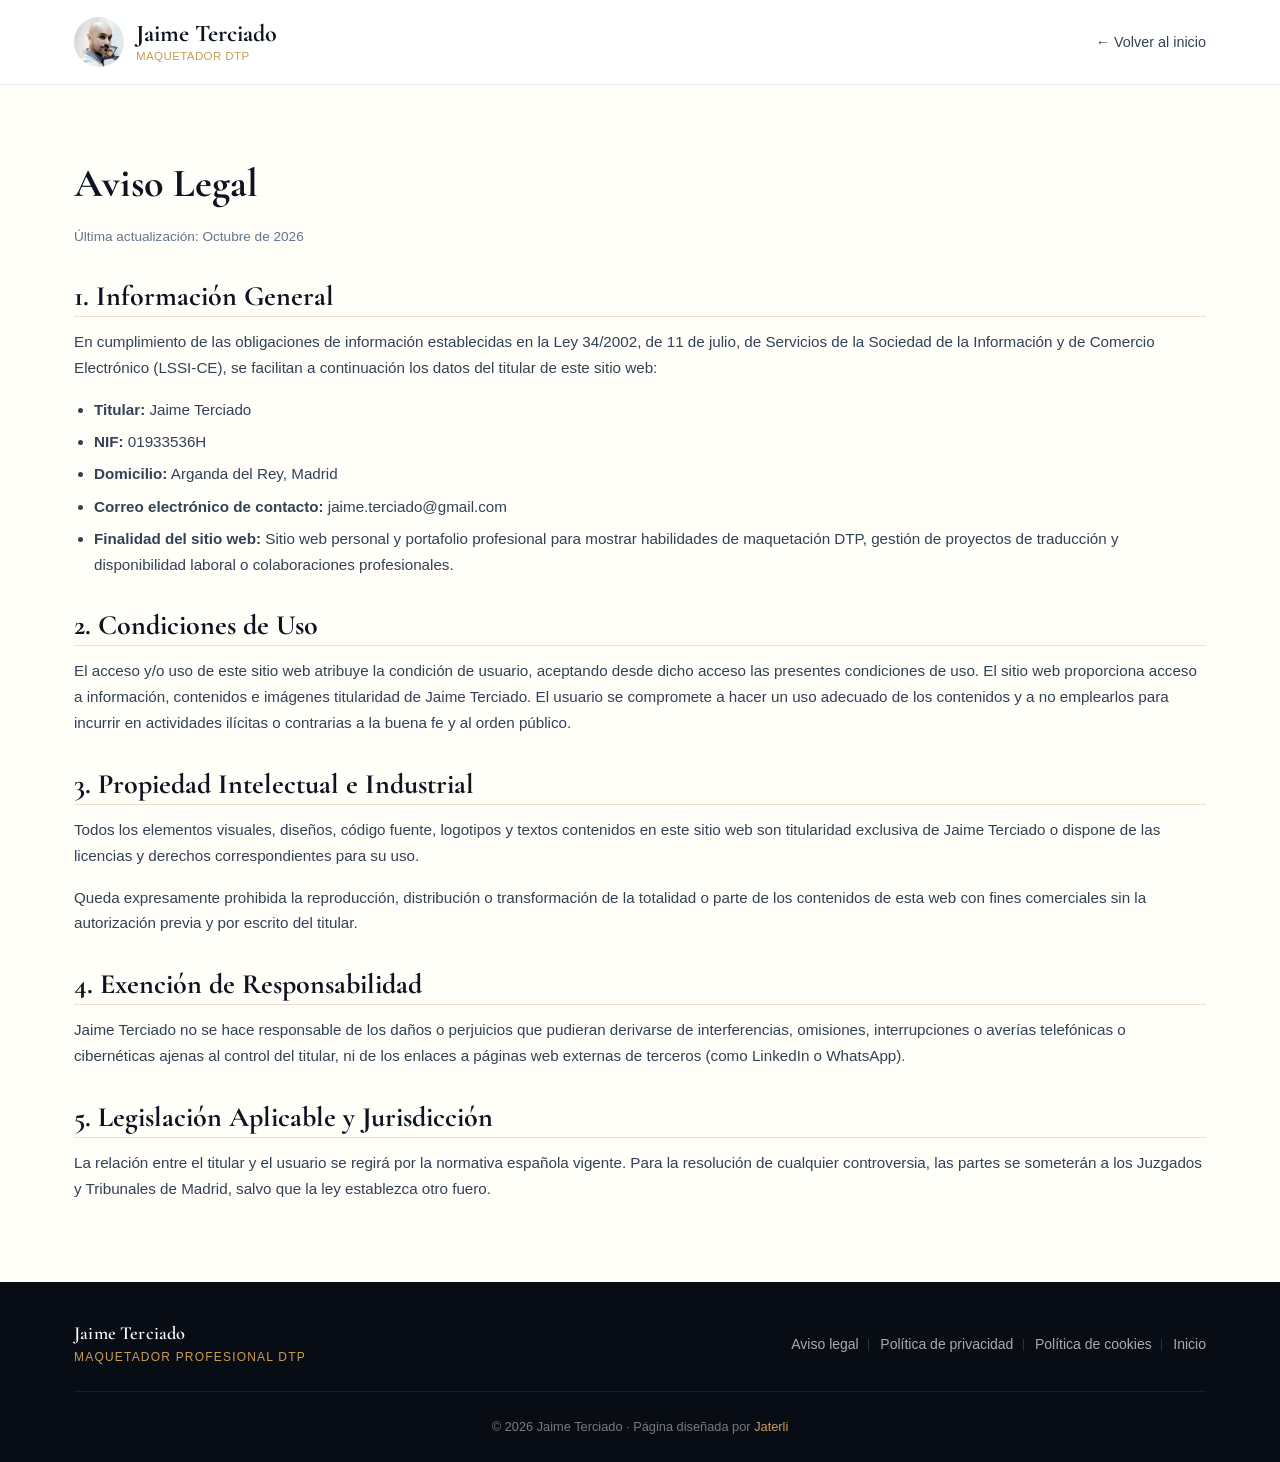
==== commit f20abbcd: "feat: add favicons and update site branding images - Add comprehensive favicon set for browsers, iOS" ====
--- a/aviso-legal.html
+++ b/aviso-legal.html
@@ -7,14 +7,26 @@
     <title>Aviso Legal · Jaime Terciado</title>
     <meta name="description" content="Aviso legal e información general del titular del sitio web de Jaime Terciado, maquetador profesional DTP." />
     <link rel="stylesheet" href="styles.css" />
+    <!-- Favicon estándar y compatibilidad heredada -->
+    <link rel="icon" type="image/x-icon" href="img/favicon.ico" />
+    <link rel="icon" type="image/png" sizes="16x16" href="img/favicon-16x16.png" />
+    <link rel="icon" type="image/png" sizes="32x32" href="img/favicon-32x32.png" />
+
+    <!-- Dispositivos Apple / iOS -->
+    <link rel="apple-touch-icon" sizes="180x180" href="img/apple-touch-icon.png" />
+
+    <!-- Dispositivos Android / Chrome -->
+    <link rel="icon" type="image/png" sizes="192x192" href="img/android-chrome-192x192.png" />
+    <link rel="icon" type="image/png" sizes="512x512" href="img/android-chrome-512x512.png" />       
 </head>
 <body>
 
     <header class="header">
         <div class="container header__inner">
-            <a href="index.html" class="header__logo">
+            <!-- Logo e Identidad -->
+            <a href="#" class="header__logo">
                 <span class="header__logo-icon">
-                    <img src="img/logo-jtl.png" alt="Logo de Jaime Terciado">
+                    <img src="img/foto-perfil.jpg" alt="Logo de Jaime Terciado">
                 </span>
                 <div class="header__logo-text-group">
                     <span class="header__logo-text">Jaime Terciado</span>
